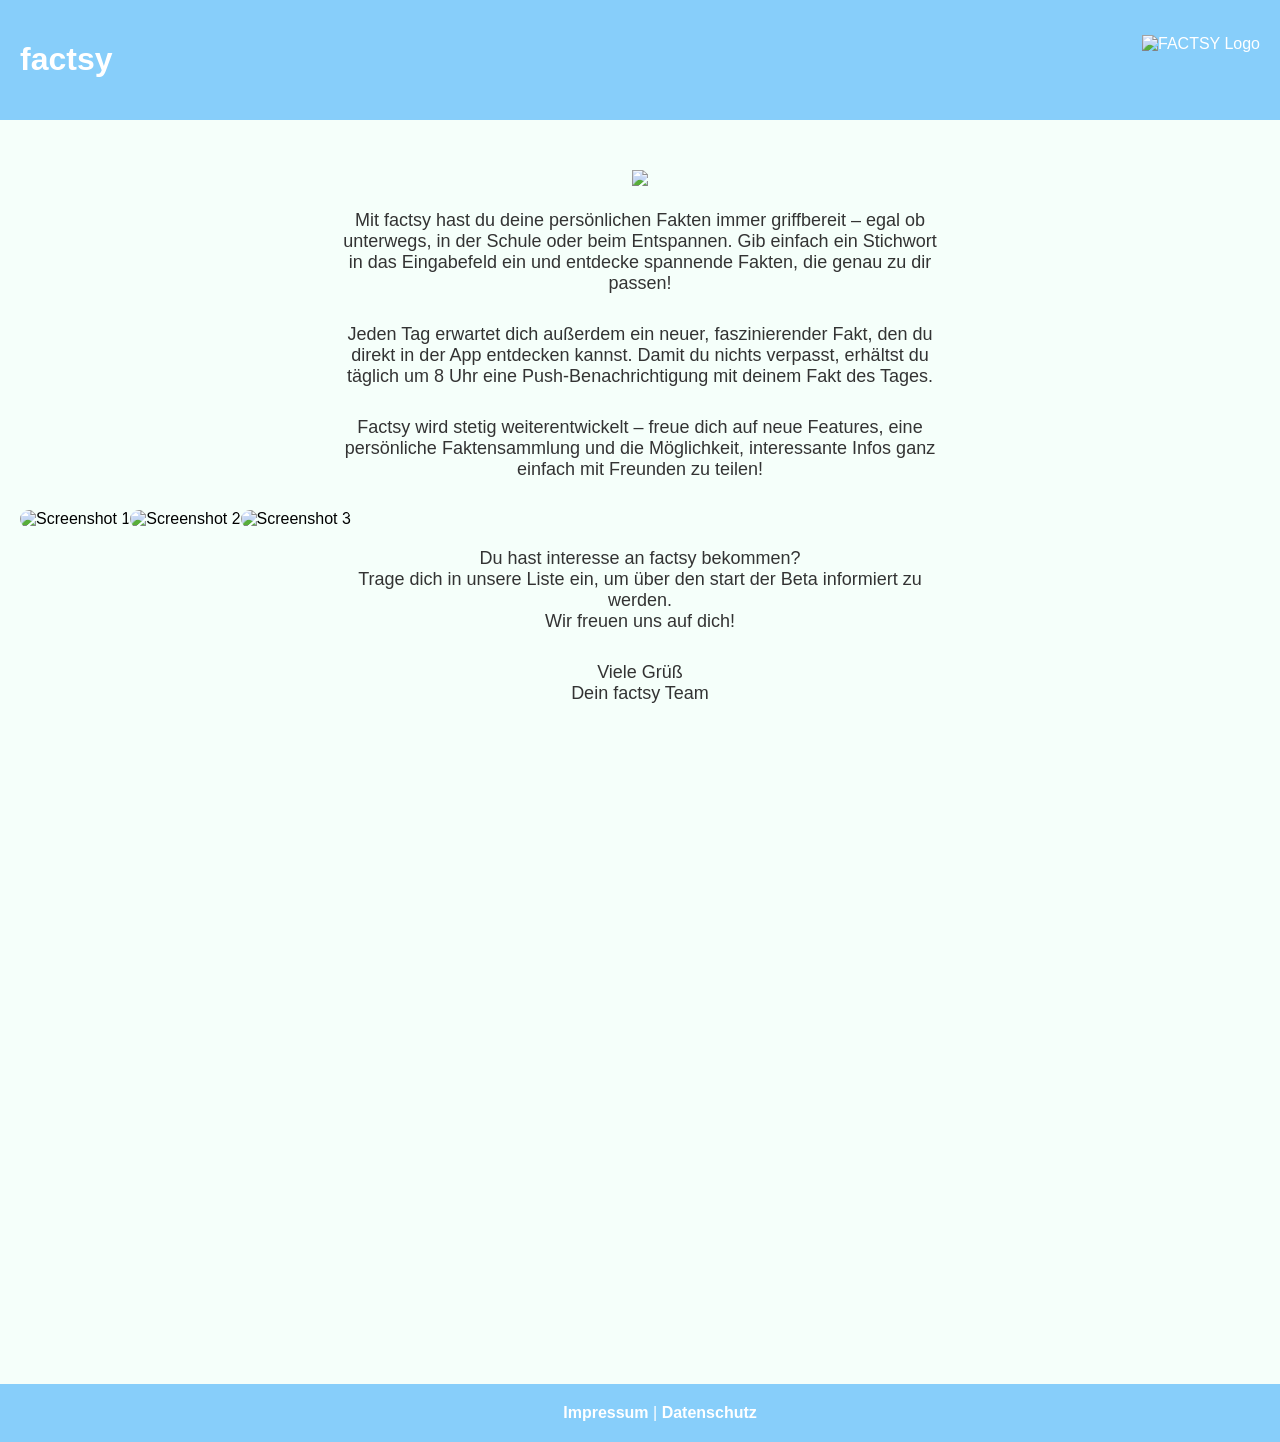
==== index.html @ aa7d8249 "Update der Factsy-Homepage" ====
<!DOCTYPE html>
<html lang="de">
<head>
    <meta charset="UTF-8">
    <meta name="viewport" content="width=device-width, initial-scale=1.0">
    <title>factsy - Persönliche Fakten</title>
    <link rel="icon" type="image/png" href="factsy_homepage/src/images/logo_4_round.png">
    <style>
        body {
            font-family: Arial, sans-serif;
            background-color: #F5FFFA;
            margin: 0;
            padding: 0;
            overflow-y: scroll;
            scroll-behavior: smooth;
        }

        header {
            display: flex;
            align-items: center;
            justify-content: space-between;
            padding: 20px;
            background-color: #87CEFA;
            color: white;
        }

        header img {
            height: 50px;
        }

        .container {
            text-align: center;
            padding: 50px 20px;
        }

        .container img {
            width: 150px;
            height: auto;
            margin-bottom: 20px;
        }

        p {
            font-size: 18px;
            color: #333;
            max-width: 600px;
            margin: 0 auto 30px auto;
        }

        .google-form {
            display: flex;
            justify-content: center;
            margin-top: 30px;
        }

        .slider {
            position: relative;
            max-width: 80%;
            margin: auto;
            overflow: hidden;
        }

        .slides {
            display: flex;
            transition: transform 0.5s ease-in-out;
        }

        .slides img {
            width: 75%;
            border-radius: 10px;
        }

        .prev, .next {
            position: absolute;
            top: 50%;
            transform: translateY(-50%);
            background-color: rgba(0, 0, 0, 0.5);
            color: white;
            border: none;
            padding: 10px;
            cursor: pointer;
            font-size: 18px;
            border-radius: 5px;
        }

        .prev { left: 10px; }
        .next { right: 10px; }

        iframe {
            width: 100%;
            max-width: 600px;
            height: 600px;
            border: none;
        }

        footer {
            text-align: center;
            padding: 20px;
            background-color: #87CEFA;
            color: white;
            position: relative;
            bottom: 0;
            width: 100%;
        }

        a {
            color: white;
            text-decoration: none;
            font-weight: bold;
        }

        a:hover {
            text-decoration: underline;
        }
    </style>
</head>
<body>

    <header>
        <h1>factsy</h1>
        <img src="../factsy_homepage/src/images/logo_4_round.png" alt="FACTSY Logo">
    </header>

    <div class="container">
        <img src="../factsy_homepage/src/images/logo_4_round.png">
        <p>Mit factsy hast du deine persönlichen Fakten immer griffbereit – egal ob unterwegs, in der Schule oder beim Entspannen. Gib einfach ein Stichwort in das Eingabefeld ein und entdecke spannende Fakten, die genau zu dir passen!</p>

        <p>Jeden Tag erwartet dich außerdem ein neuer, faszinierender Fakt, den du direkt in der App entdecken kannst. Damit du nichts verpasst, erhältst du täglich um 8 Uhr eine Push-Benachrichtigung mit deinem Fakt des Tages.</p>
        
        <p>Factsy wird stetig weiterentwickelt – freue dich auf neue Features, eine persönliche Faktensammlung und die Möglichkeit, interessante Infos ganz einfach mit Freunden zu teilen!</p>
                        
        <div class="slider-container">
            <div class="slides">
                <div class="slide"><img src="../factsy_homepage/src/images/screenshot1.png" alt="Screenshot 1"></div>
                <div class="slide"><img src="../factsy_homepage/src/images/screenshot2.png" alt="Screenshot 2"></div>
                <div class="slide"><img src="../factsy_homepage/src/images/screenshot3.png" alt="Screenshot 3"></div>
            </div>
        </div>

        <p>Du hast interesse an factsy bekommen? <br>
            Trage dich in unsere Liste ein, um über den start der Beta informiert zu werden. <br>
            Wir freuen uns auf dich!
            </p>

        <p>Viele Grüß<br>Dein factsy Team</p>

        <div class="google-form">
            <iframe src="https://docs.google.com/forms/d/e/1FAIpQLSdsdI5U6_d0DBb1TytcgJ3PTtNoRTYoQCx7PFN446D88vDlsw/viewform?embedded=true" width="640" height="1000" frameborder="0" marginheight="0" marginwidth="0">Lädt...</iframe>
        </div>
    </div>

    <footer>
        <a href="#">Impressum</a> | <a href="#">Datenschutz</a>
    </footer>


    <script>
        let slideIndex = 0;
        const slides = document.querySelector(".slides");
        const totalSlides = document.querySelectorAll(".slides img").length;

        function moveSlide(direction) {
            slideIndex += direction;
            if (slideIndex >= totalSlides) slideIndex = 0;
            if (slideIndex < 0) slideIndex = totalSlides - 1;
            slides.style.transform = `translateX(-${slideIndex * 100}%)`;
        }
    </script>

</body>
</html>
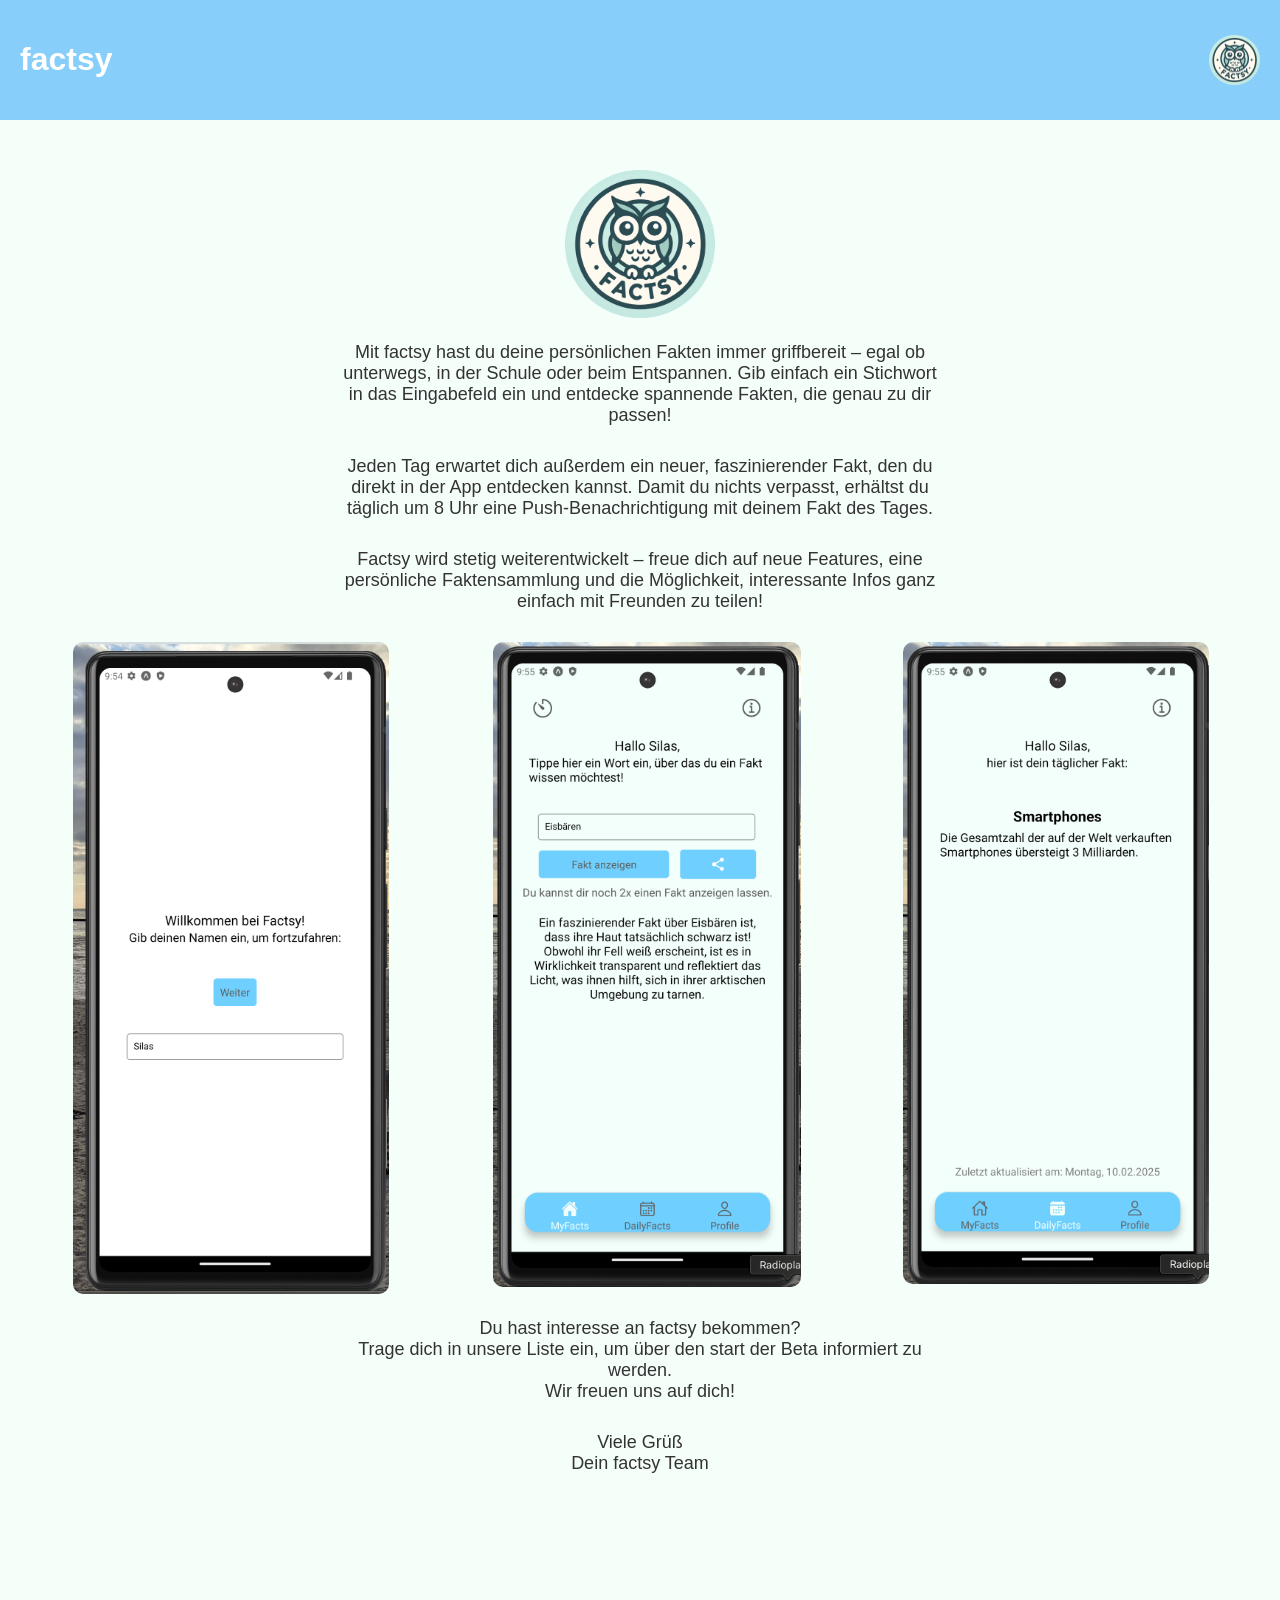
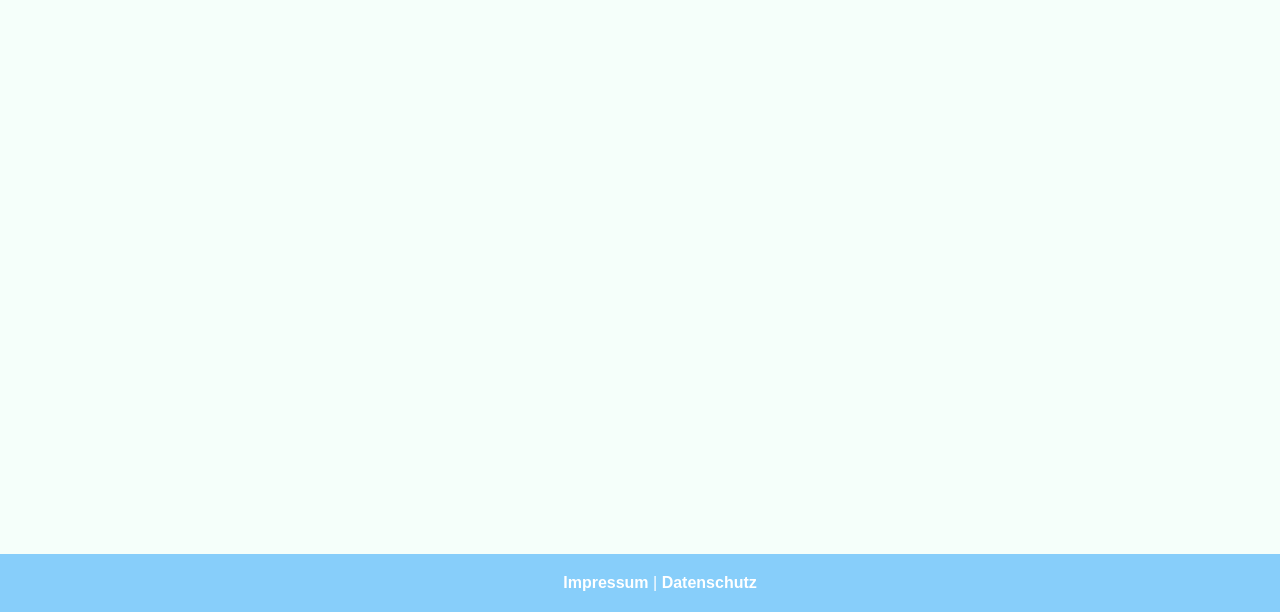
==== commit e6e0a4b7: "Update der Factsy-Homepage" ====
--- a/index.html
+++ b/index.html
@@ -4,7 +4,7 @@
     <meta charset="UTF-8">
     <meta name="viewport" content="width=device-width, initial-scale=1.0">
     <title>factsy - Persönliche Fakten</title>
-    <link rel="icon" type="image/png" href="factsy_homepage/src/images/logo_4_round.png">
+    <link rel="icon" type="image/png" href="src/images/logo_4_round.png">
     <style>
         body {
             font-family: Arial, sans-serif;
@@ -117,11 +117,11 @@
 
     <header>
         <h1>factsy</h1>
-        <img src="../factsy_homepage/src/images/logo_4_round.png" alt="FACTSY Logo">
+        <img src="src/images/logo_4_round.png" alt="FACTSY Logo">
     </header>
 
     <div class="container">
-        <img src="../factsy_homepage/src/images/logo_4_round.png">
+        <img src="src/images/logo_4_round.png">
         <p>Mit factsy hast du deine persönlichen Fakten immer griffbereit – egal ob unterwegs, in der Schule oder beim Entspannen. Gib einfach ein Stichwort in das Eingabefeld ein und entdecke spannende Fakten, die genau zu dir passen!</p>
 
         <p>Jeden Tag erwartet dich außerdem ein neuer, faszinierender Fakt, den du direkt in der App entdecken kannst. Damit du nichts verpasst, erhältst du täglich um 8 Uhr eine Push-Benachrichtigung mit deinem Fakt des Tages.</p>
@@ -130,9 +130,9 @@
                         
         <div class="slider-container">
             <div class="slides">
-                <div class="slide"><img src="../factsy_homepage/src/images/screenshot1.png" alt="Screenshot 1"></div>
-                <div class="slide"><img src="../factsy_homepage/src/images/screenshot2.png" alt="Screenshot 2"></div>
-                <div class="slide"><img src="../factsy_homepage/src/images/screenshot3.png" alt="Screenshot 3"></div>
+                <div class="slide"><img src="src/images/screenshot1.png" alt="Screenshot 1"></div>
+                <div class="slide"><img src="src/images/screenshot2.png" alt="Screenshot 2"></div>
+                <div class="slide"><img src="src/images/screenshot3.png" alt="Screenshot 3"></div>
             </div>
         </div>
 
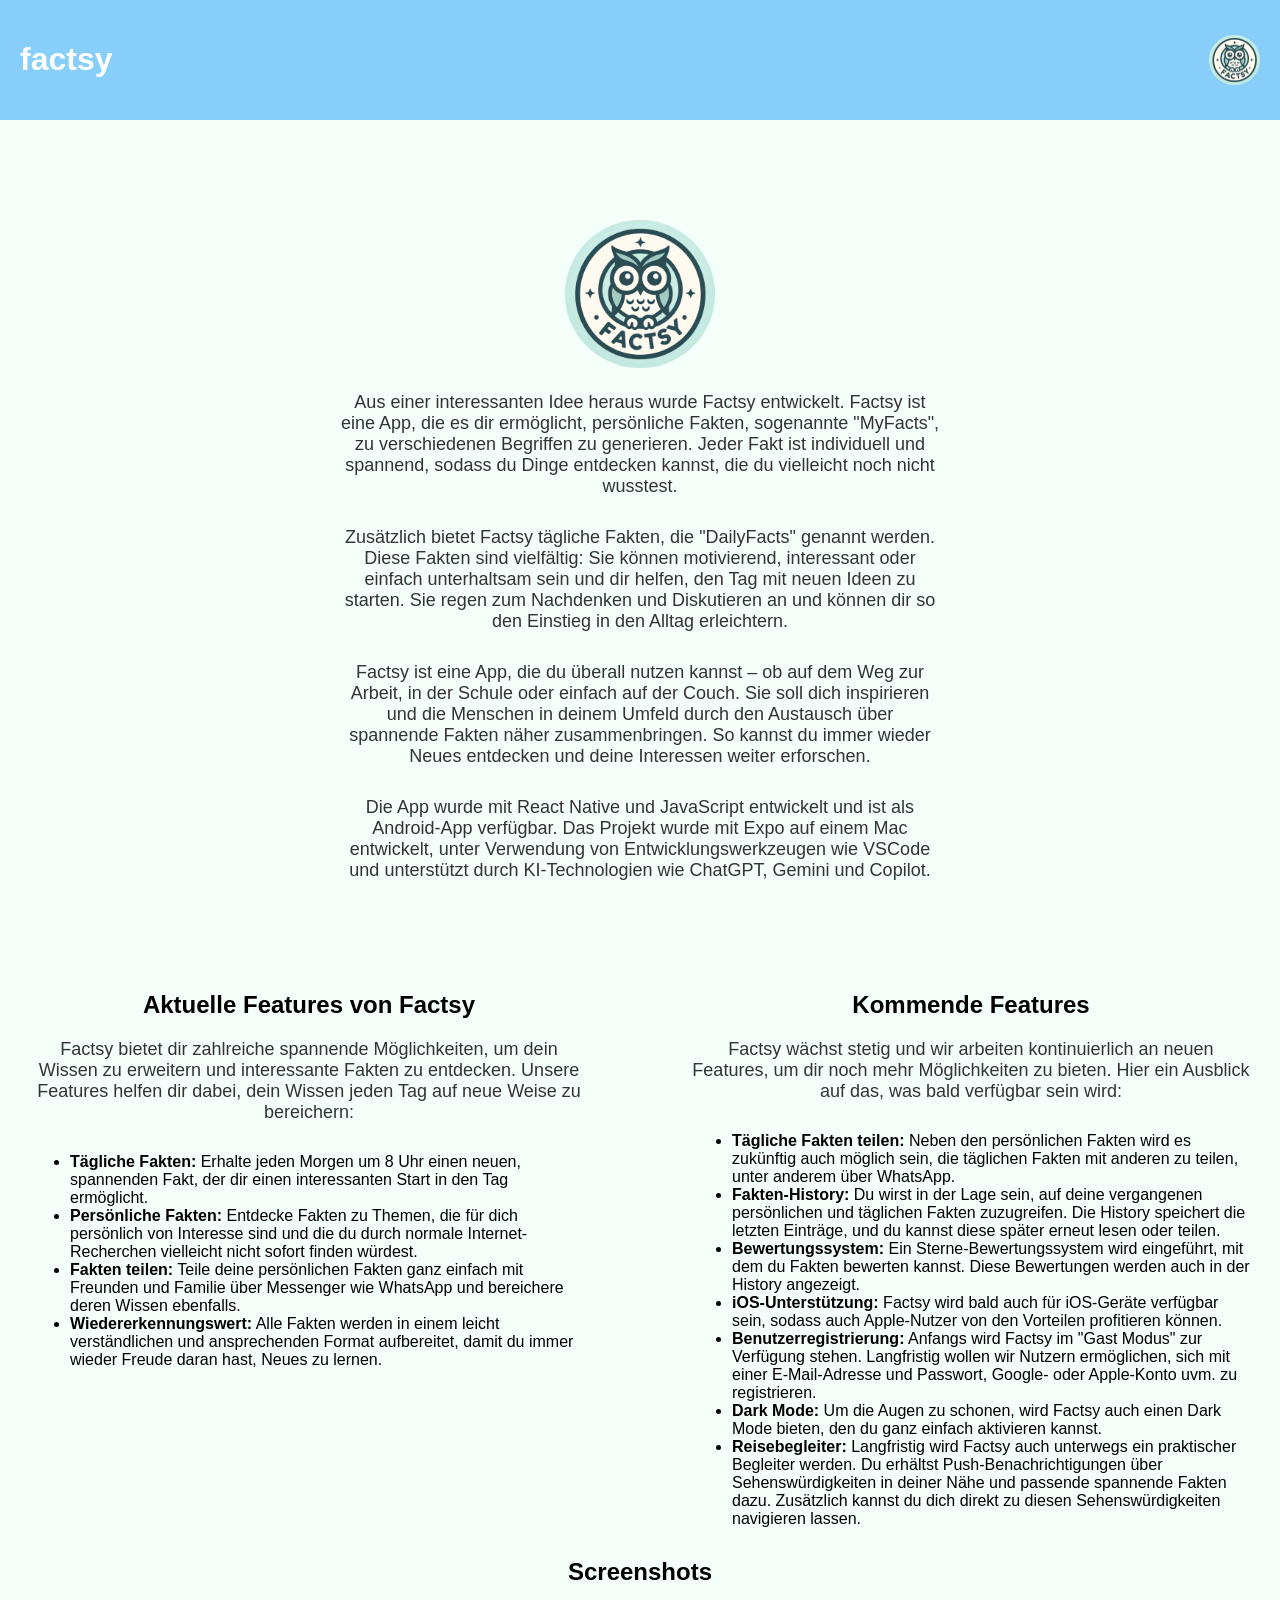
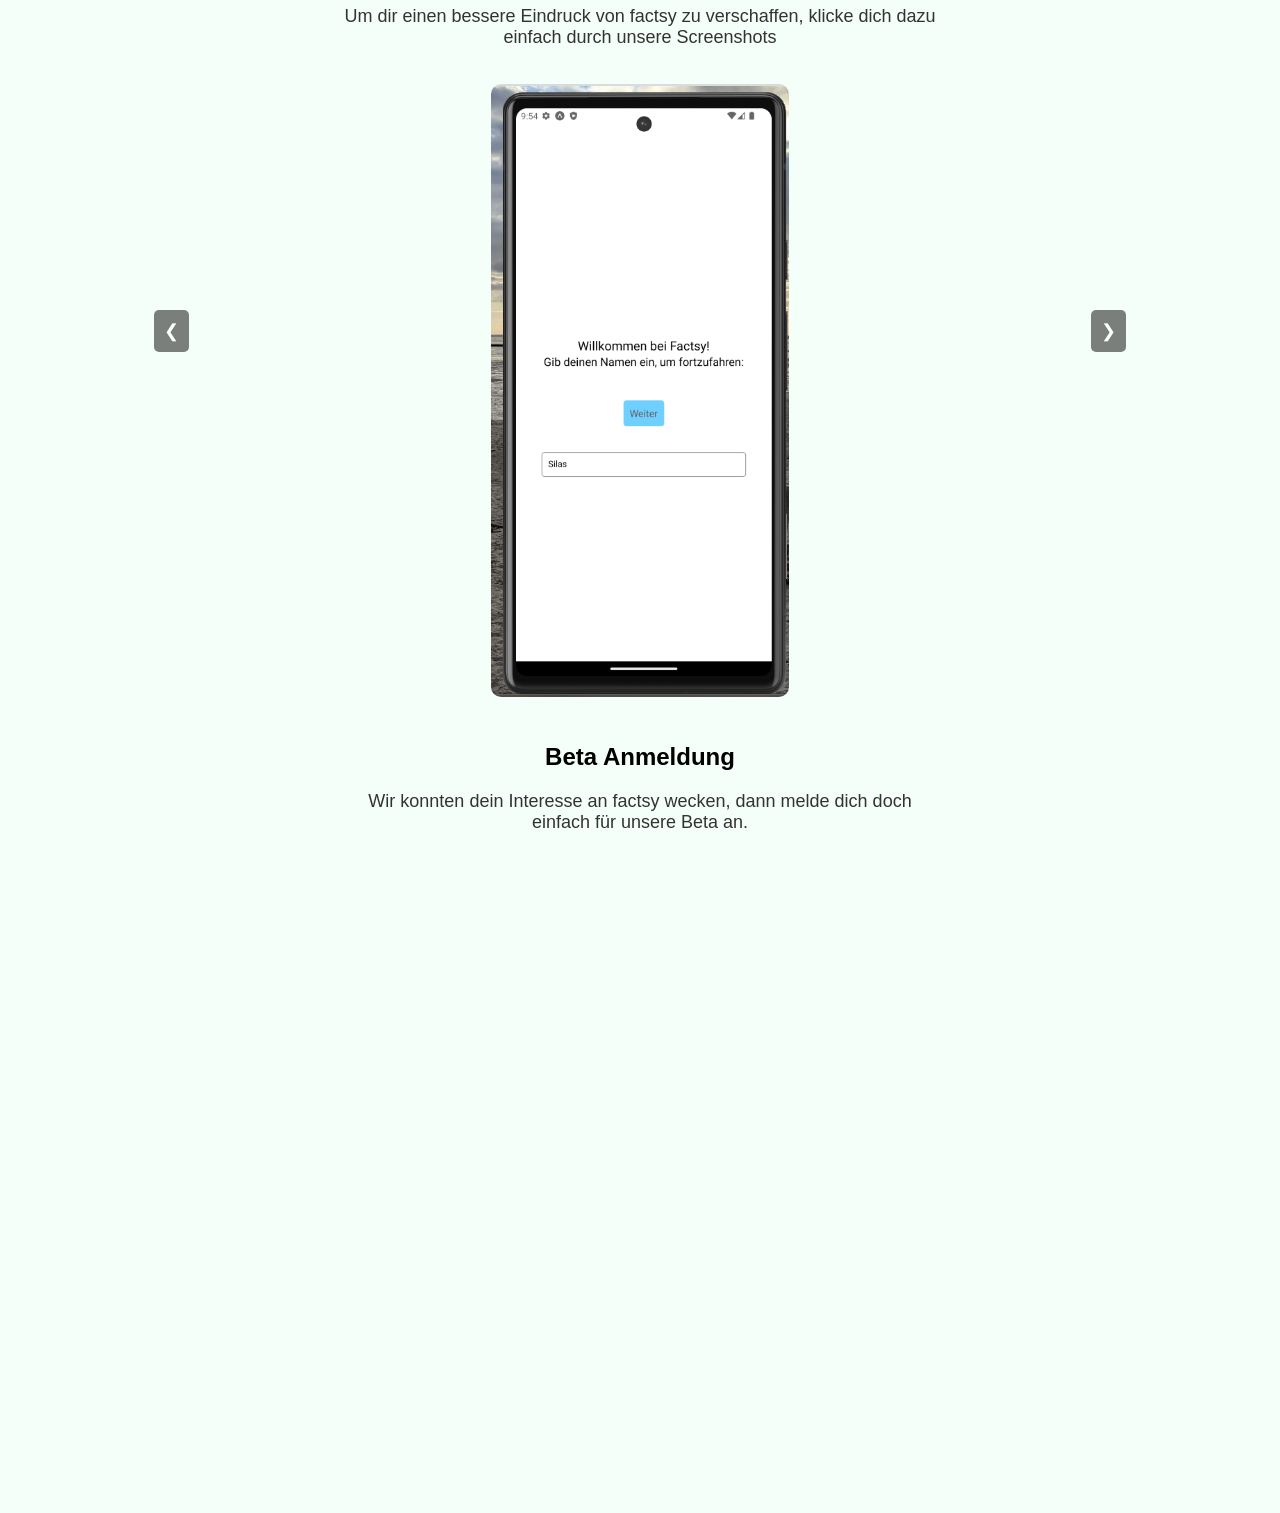
==== commit 78a27001: "Update der Factsy-Homepage" ====
--- a/index.html
+++ b/index.html
@@ -4,7 +4,7 @@
     <meta charset="UTF-8">
     <meta name="viewport" content="width=device-width, initial-scale=1.0">
     <title>factsy - Persönliche Fakten</title>
-    <link rel="icon" type="image/png" href="src/images/logo_4_round.png">
+    <link rel="icon" type="image/png" href="./src/images/logo_4_round.png">
     <style>
         body {
             font-family: Arial, sans-serif;
@@ -46,17 +46,32 @@
             margin: 0 auto 30px auto;
         }
 
-        .google-form {
-            display: flex;
-            justify-content: center;
-            margin-top: 30px;
-        }
-
+        /* Stil für die Abschnitte */
+        .section_intro {
+            padding: 50px 20px;
+            text-align: center;
+        }
+
+        /* Container für beide Divs nebeneinander */
+.container-flex {
+    display: flex;
+    justify-content: space-between;
+    flex-wrap: wrap;
+}
+
+/* Jede Section (Div) bekommt eine Breite von 45% */
+.section {
+    width: 45%;
+    margin: 10px; /* Abstand zwischen den Divs */
+}
+
+
+        /* Stil für den Slider */
         .slider {
             position: relative;
             max-width: 80%;
             margin: auto;
-            overflow: hidden;
+            overflow: hidden; /* Nur das aktuell sichtbare Bild anzeigen */
         }
 
         .slides {
@@ -64,11 +79,22 @@
             transition: transform 0.5s ease-in-out;
         }
 
-        .slides img {
-            width: 75%;
+        .slide {
+            min-width: 100%; /* Jeder Slide nimmt 100% der Breite ein */
+            display: flex;
+            justify-content: center;
+            align-items: center;
+        }
+
+        .slide img {
+            width: 30%; /* Bild passt sich der Containerbreite an */
+            height: auto; /* Höhe bleibt proportional */
+            object-fit: contain; /* Passt das Bild an, ohne es zu verzerren */
             border-radius: 10px;
-        }
-
+            cursor: pointer; /* Bild wird anklickbar */
+        }
+
+        /* Navigation für prev/next */
         .prev, .next {
             position: absolute;
             top: 50%;
@@ -85,6 +111,13 @@
         .prev { left: 10px; }
         .next { right: 10px; }
 
+        /* Google Forms einbetten */
+        .google-form {
+            display: flex;
+            justify-content: center;
+            margin-top: 30px;
+        }
+
         iframe {
             width: 100%;
             max-width: 600px;
@@ -92,78 +125,96 @@
             border: none;
         }
 
-        footer {
-            text-align: center;
-            padding: 20px;
-            background-color: #87CEFA;
-            color: white;
-            position: relative;
-            bottom: 0;
-            width: 100%;
-        }
-
-        a {
-            color: white;
-            text-decoration: none;
-            font-weight: bold;
-        }
-
-        a:hover {
-            text-decoration: underline;
-        }
     </style>
 </head>
 <body>
 
     <header>
         <h1>factsy</h1>
-        <img src="src/images/logo_4_round.png" alt="FACTSY Logo">
+        <img src="./src/images/logo_4_round.png" alt="FACTSY Logo">
     </header>
 
     <div class="container">
-        <img src="src/images/logo_4_round.png">
-        <p>Mit factsy hast du deine persönlichen Fakten immer griffbereit – egal ob unterwegs, in der Schule oder beim Entspannen. Gib einfach ein Stichwort in das Eingabefeld ein und entdecke spannende Fakten, die genau zu dir passen!</p>
-
-        <p>Jeden Tag erwartet dich außerdem ein neuer, faszinierender Fakt, den du direkt in der App entdecken kannst. Damit du nichts verpasst, erhältst du täglich um 8 Uhr eine Push-Benachrichtigung mit deinem Fakt des Tages.</p>
-        
-        <p>Factsy wird stetig weiterentwickelt – freue dich auf neue Features, eine persönliche Faktensammlung und die Möglichkeit, interessante Infos ganz einfach mit Freunden zu teilen!</p>
-                        
-        <div class="slider-container">
+        <!-- Einleitung -->
+        <div class="section_intro" id="einleitung">
+            <img src="./src/images/logo_4_round.png">
+            <p>Aus einer interessanten Idee heraus wurde Factsy entwickelt. Factsy ist eine App, die es dir ermöglicht, persönliche Fakten, sogenannte "MyFacts", zu verschiedenen Begriffen zu generieren. Jeder Fakt ist individuell und spannend, sodass du Dinge entdecken kannst, die du vielleicht noch nicht wusstest.</p>
+        
+            <p>Zusätzlich bietet Factsy tägliche Fakten, die "DailyFacts" genannt werden. Diese Fakten sind vielfältig: Sie können motivierend, interessant oder einfach unterhaltsam sein und dir helfen, den Tag mit neuen Ideen zu starten. Sie regen zum Nachdenken und Diskutieren an und können dir so den Einstieg in den Alltag erleichtern.</p>
+        
+            <p>Factsy ist eine App, die du überall nutzen kannst – ob auf dem Weg zur Arbeit, in der Schule oder einfach auf der Couch. Sie soll dich inspirieren und die Menschen in deinem Umfeld durch den Austausch über spannende Fakten näher zusammenbringen. So kannst du immer wieder Neues entdecken und deine Interessen weiter erforschen.</p>
+        
+            <p>Die App wurde mit React Native und JavaScript entwickelt und ist als Android-App verfügbar. Das Projekt wurde mit Expo auf einem Mac entwickelt, unter Verwendung von Entwicklungswerkzeugen wie VSCode und unterstützt durch KI-Technologien wie ChatGPT, Gemini und Copilot.</p>
+        </div>
+        <div class="container-flex">  
+        <!-- Features -->
+        <div class="section" id="features">
+            <h2>Aktuelle Features von Factsy</h2>
+            <p>Factsy bietet dir zahlreiche spannende Möglichkeiten, um dein Wissen zu erweitern und interessante Fakten zu entdecken. Unsere Features helfen dir dabei, dein Wissen jeden Tag auf neue Weise zu bereichern:</p>
+            <ul style="list-style-type: disc; text-align: left; max-width: 600px; margin: 0 auto;">
+                <li><strong>Tägliche Fakten:</strong> Erhalte jeden Morgen um 8 Uhr einen neuen, spannenden Fakt, der dir einen interessanten Start in den Tag ermöglicht.</li>
+                <li><strong>Persönliche Fakten:</strong> Entdecke Fakten zu Themen, die für dich persönlich von Interesse sind und die du durch normale Internet-Recherchen vielleicht nicht sofort finden würdest.</li>
+                <li><strong>Fakten teilen:</strong> Teile deine persönlichen Fakten ganz einfach mit Freunden und Familie über Messenger wie WhatsApp und bereichere deren Wissen ebenfalls.</li>
+                <li><strong>Wiedererkennungswert:</strong> Alle Fakten werden in einem leicht verständlichen und ansprechenden Format aufbereitet, damit du immer wieder Freude daran hast, Neues zu lernen.</li>
+            </ul>
+        </div>
+        
+        <!-- Kommende Features -->
+        <div class="section" id="comming_soon">
+            <h2>Kommende Features</h2>
+            <p>Factsy wächst stetig und wir arbeiten kontinuierlich an neuen Features, um dir noch mehr Möglichkeiten zu bieten. Hier ein Ausblick auf das, was bald verfügbar sein wird:</p>
+            <ul style="list-style-type: disc; text-align: left; max-width: 600px; margin: 0 auto;">
+                <li><strong>Tägliche Fakten teilen:</strong> Neben den persönlichen Fakten wird es zukünftig auch möglich sein, die täglichen Fakten mit anderen zu teilen, unter anderem über WhatsApp.</li>
+                <li><strong>Fakten-History:</strong> Du wirst in der Lage sein, auf deine vergangenen persönlichen und täglichen Fakten zuzugreifen. Die History speichert die letzten Einträge, und du kannst diese später erneut lesen oder teilen.</li>
+                <li><strong>Bewertungssystem:</strong> Ein Sterne-Bewertungssystem wird eingeführt, mit dem du Fakten bewerten kannst. Diese Bewertungen werden auch in der History angezeigt.</li>
+                <li><strong>iOS-Unterstützung:</strong> Factsy wird bald auch für iOS-Geräte verfügbar sein, sodass auch Apple-Nutzer von den Vorteilen profitieren können.</li>
+                <li><strong>Benutzerregistrierung:</strong> Anfangs wird Factsy im "Gast Modus" zur Verfügung stehen. Langfristig wollen wir Nutzern ermöglichen, sich mit einer E-Mail-Adresse und Passwort, Google- oder Apple-Konto uvm. zu registrieren.</li>
+                <li><strong>Dark Mode:</strong> Um die Augen zu schonen, wird Factsy auch einen Dark Mode bieten, den du ganz einfach aktivieren kannst.</li>
+                <li><strong>Reisebegleiter:</strong> Langfristig wird Factsy auch unterwegs ein praktischer Begleiter werden. Du erhältst Push-Benachrichtigungen über Sehenswürdigkeiten in deiner Nähe und passende spannende Fakten dazu. Zusätzlich kannst du dich direkt zu diesen Sehenswürdigkeiten navigieren lassen.</li>
+            </ul>
+        </div>
+        </div>
+        <!-- Screenshot-Slider -->
+        <div class="slider" id="Screenshots">
+            <h2>Screenshots</h2>
+            <p>Um dir einen bessere Eindruck von factsy zu verschaffen, klicke dich dazu einfach durch unsere Screenshots</p>
             <div class="slides">
-                <div class="slide"><img src="src/images/screenshot1.png" alt="Screenshot 1"></div>
-                <div class="slide"><img src="src/images/screenshot2.png" alt="Screenshot 2"></div>
-                <div class="slide"><img src="src/images/screenshot3.png" alt="Screenshot 3"></div>
+                <div class="slide"><img src="./src/images/screenshot1.png" alt="Bild 1"></div>
+                <div class="slide"><img src="./src/images/screenshot2.png" alt="Bild 2"></div>
+                <div class="slide"><img src="./src/images/screenshot3.png" alt="Bild 3"></div>
             </div>
-        </div>
-
-        <p>Du hast interesse an factsy bekommen? <br>
-            Trage dich in unsere Liste ein, um über den start der Beta informiert zu werden. <br>
-            Wir freuen uns auf dich!
-            </p>
-
-        <p>Viele Grüß<br>Dein factsy Team</p>
-
-        <div class="google-form">
+            <button class="prev">&#10094;</button>
+            <button class="next">&#10095;</button>
+        </div>
+
+        <!-- Anmeldung mit Google Forms -->
+        <h2>Beta Anmeldung</h2>
+        <p>Wir konnten dein Interesse an factsy wecken, dann melde dich doch einfach für unsere Beta an.</p>
+        <div class="google-form" id="anmeldung">
             <iframe src="https://docs.google.com/forms/d/e/1FAIpQLSdsdI5U6_d0DBb1TytcgJ3PTtNoRTYoQCx7PFN446D88vDlsw/viewform?embedded=true" width="640" height="1000" frameborder="0" marginheight="0" marginwidth="0">Lädt...</iframe>
         </div>
     </div>
 
-    <footer>
-        <a href="#">Impressum</a> | <a href="#">Datenschutz</a>
-    </footer>
-
-
     <script>
-        let slideIndex = 0;
-        const slides = document.querySelector(".slides");
-        const totalSlides = document.querySelectorAll(".slides img").length;
-
-        function moveSlide(direction) {
-            slideIndex += direction;
-            if (slideIndex >= totalSlides) slideIndex = 0;
-            if (slideIndex < 0) slideIndex = totalSlides - 1;
-            slides.style.transform = `translateX(-${slideIndex * 100}%)`;
-        }
+        let currentIndex = 0;
+        const slides = document.querySelectorAll('.slide');
+        const prevButton = document.querySelector('.prev');
+        const nextButton = document.querySelector('.next');
+        
+        function updateSlider() {
+            const offset = -currentIndex * 100; // Berechnet den Versatz für den aktuellen Slide
+            document.querySelector('.slides').style.transform = `translateX(${offset}%)`;
+        }
+
+        nextButton.addEventListener('click', () => {
+            currentIndex = (currentIndex + 1) % slides.length;
+            updateSlider();
+        });
+
+        prevButton.addEventListener('click', () => {
+            currentIndex = (currentIndex - 1 + slides.length) % slides.length;
+            updateSlider();
+        });
     </script>
 
 </body>
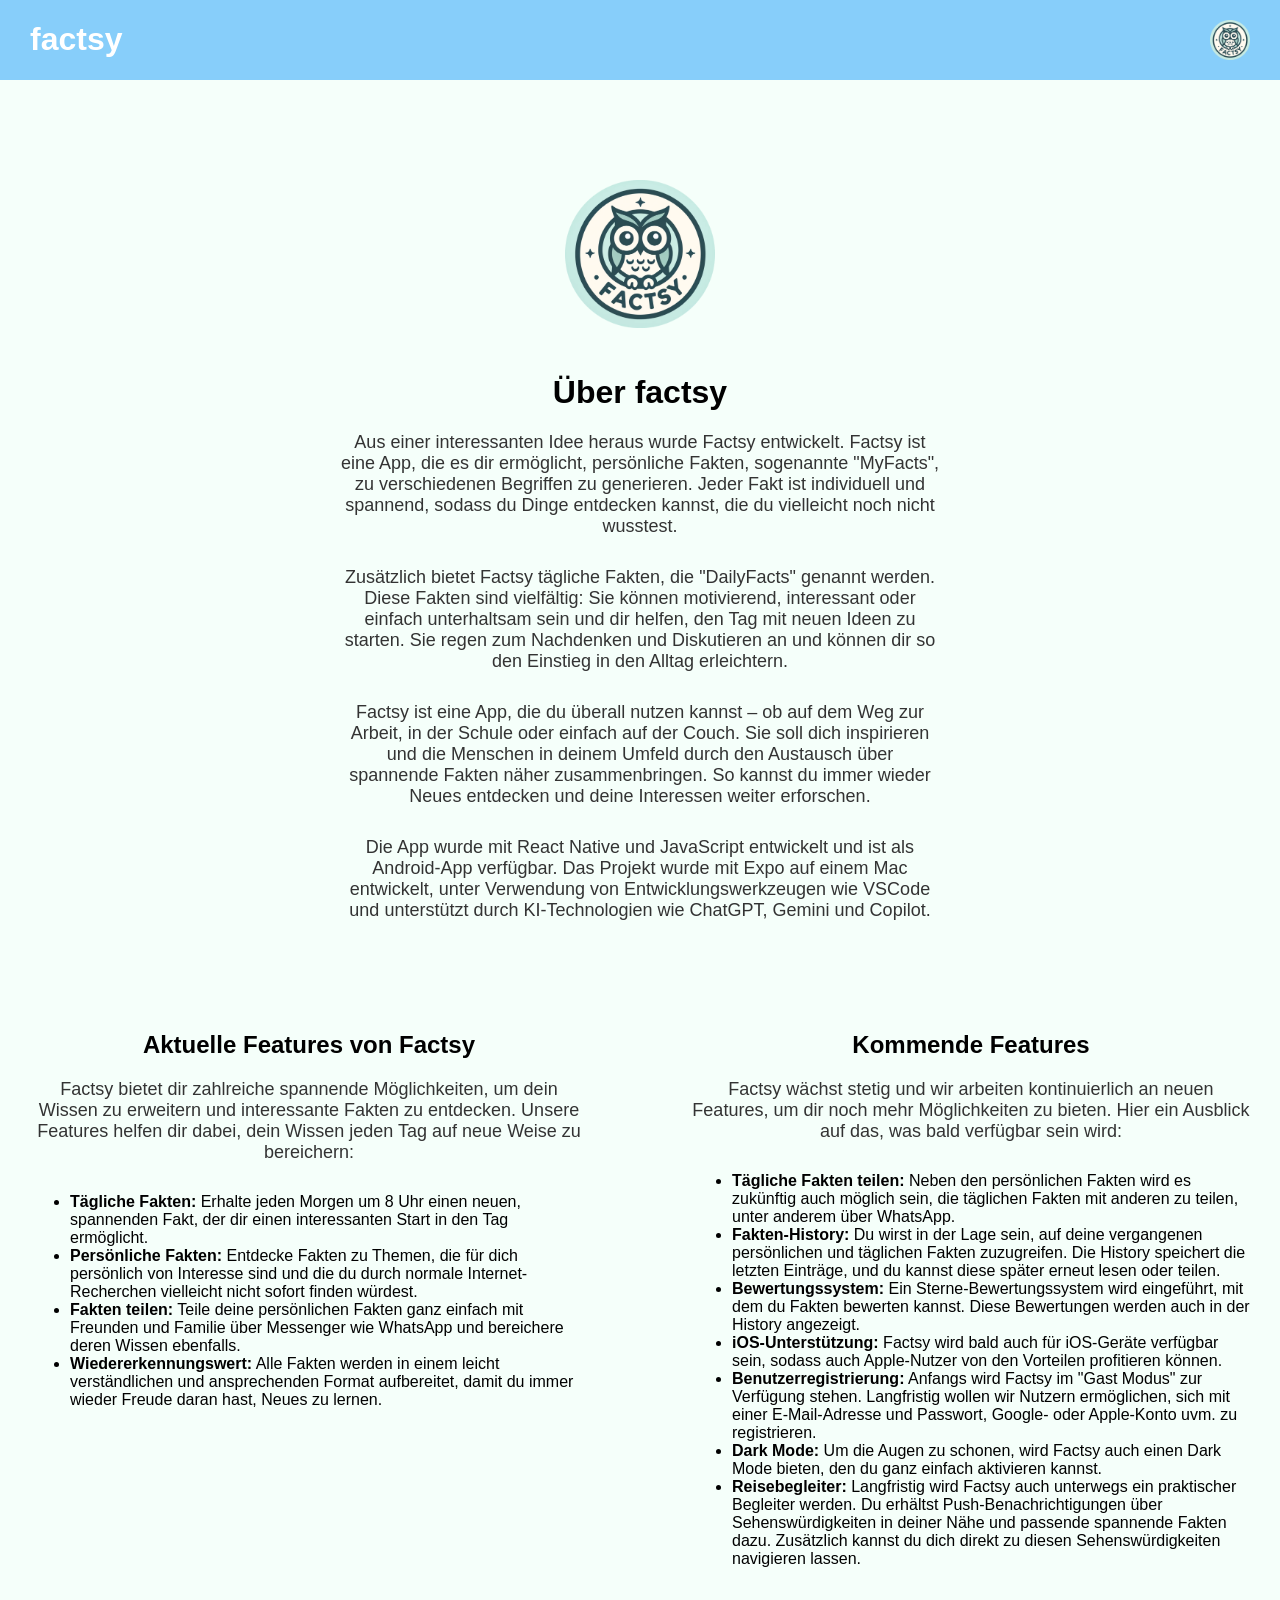
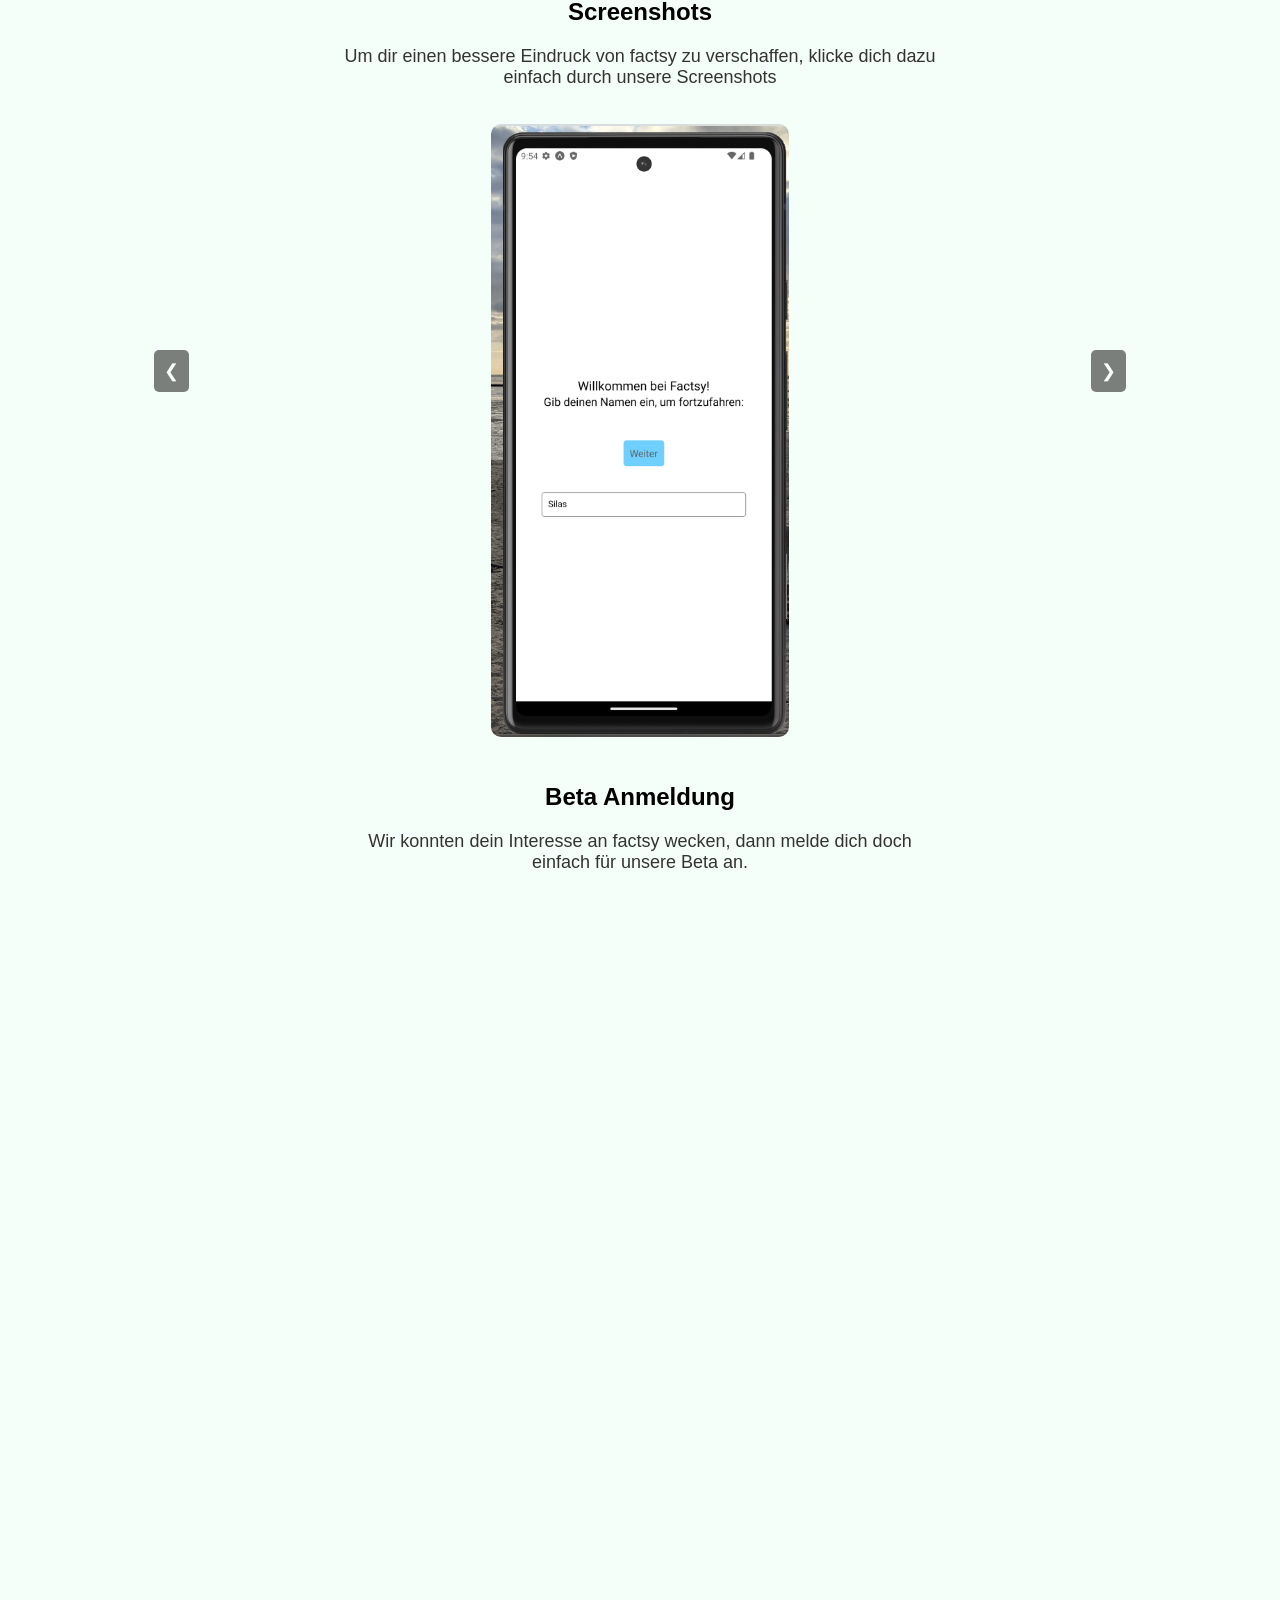
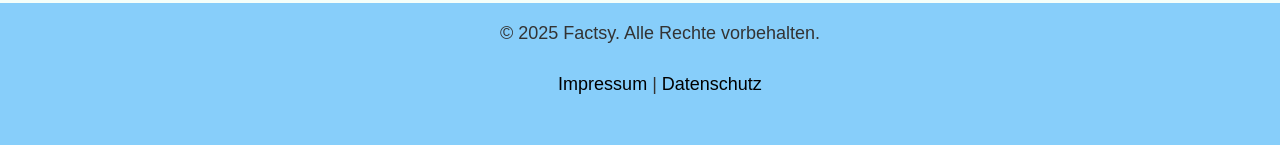
==== commit 60946323: "Update der Factsy-Homepage" ====
--- a/index.html
+++ b/index.html
@@ -16,17 +16,17 @@
         }
 
         header {
-            display: flex;
-            align-items: center;
-            justify-content: space-between;
-            padding: 20px;
-            background-color: #87CEFA;
-            color: white;
-        }
-
-        header img {
-            height: 50px;
-        }
+    display: flex;
+    align-items: center;
+    justify-content: space-between;
+    padding: 0% 30px; /* Ändere den Wert auf 10px oder 15px für einen dünneren Header */
+    background-color: #87CEFA;
+    color: white;
+}
+
+header img {
+    height: 40px; /* Optional: Hier kannst du auch die Bildhöhe anpassen, falls das Bild zu groß erscheint */
+}
 
         .container {
             text-align: center;
@@ -125,6 +125,27 @@
             border: none;
         }
 
+        footer {
+    background-color: #87CEFA; /* Dunkler Hintergrund */
+    color: white;           /* Textfarbe */
+    text-align: center;     /* Text zentrieren */
+    padding: 20px;          /* Abstand nach innen */
+    position: relative;
+    bottom: 0;
+    width: 100%;            /* Stellt sicher, dass der Footer die ganze Breite einnimmt */
+    margin-top: 50px;       /* Abstand nach oben */
+}
+
+footer a {
+    color: black;         /* Linkfarbe */
+    text-decoration: none;  /* Links ohne Unterstreichung */
+}
+
+footer a:hover {
+    text-decoration: underline; /* Unterstreichen beim Hover */
+}
+
+
     </style>
 </head>
 <body>
@@ -138,6 +159,7 @@
         <!-- Einleitung -->
         <div class="section_intro" id="einleitung">
             <img src="./src/images/logo_4_round.png">
+            <h1>Über factsy</h1>
             <p>Aus einer interessanten Idee heraus wurde Factsy entwickelt. Factsy ist eine App, die es dir ermöglicht, persönliche Fakten, sogenannte "MyFacts", zu verschiedenen Begriffen zu generieren. Jeder Fakt ist individuell und spannend, sodass du Dinge entdecken kannst, die du vielleicht noch nicht wusstest.</p>
         
             <p>Zusätzlich bietet Factsy tägliche Fakten, die "DailyFacts" genannt werden. Diese Fakten sind vielfältig: Sie können motivierend, interessant oder einfach unterhaltsam sein und dir helfen, den Tag mit neuen Ideen zu starten. Sie regen zum Nachdenken und Diskutieren an und können dir so den Einstieg in den Alltag erleichtern.</p>
@@ -194,6 +216,11 @@
             <iframe src="https://docs.google.com/forms/d/e/1FAIpQLSdsdI5U6_d0DBb1TytcgJ3PTtNoRTYoQCx7PFN446D88vDlsw/viewform?embedded=true" width="640" height="1000" frameborder="0" marginheight="0" marginwidth="0">Lädt...</iframe>
         </div>
     </div>
+    <footer>
+        <p>&copy; 2025 Factsy. Alle Rechte vorbehalten.</p>
+        <p><a href="#top">Impressum</a> | <a href="#top">Datenschutz</a></p>
+    </footer>
+    
 
     <script>
         let currentIndex = 0;
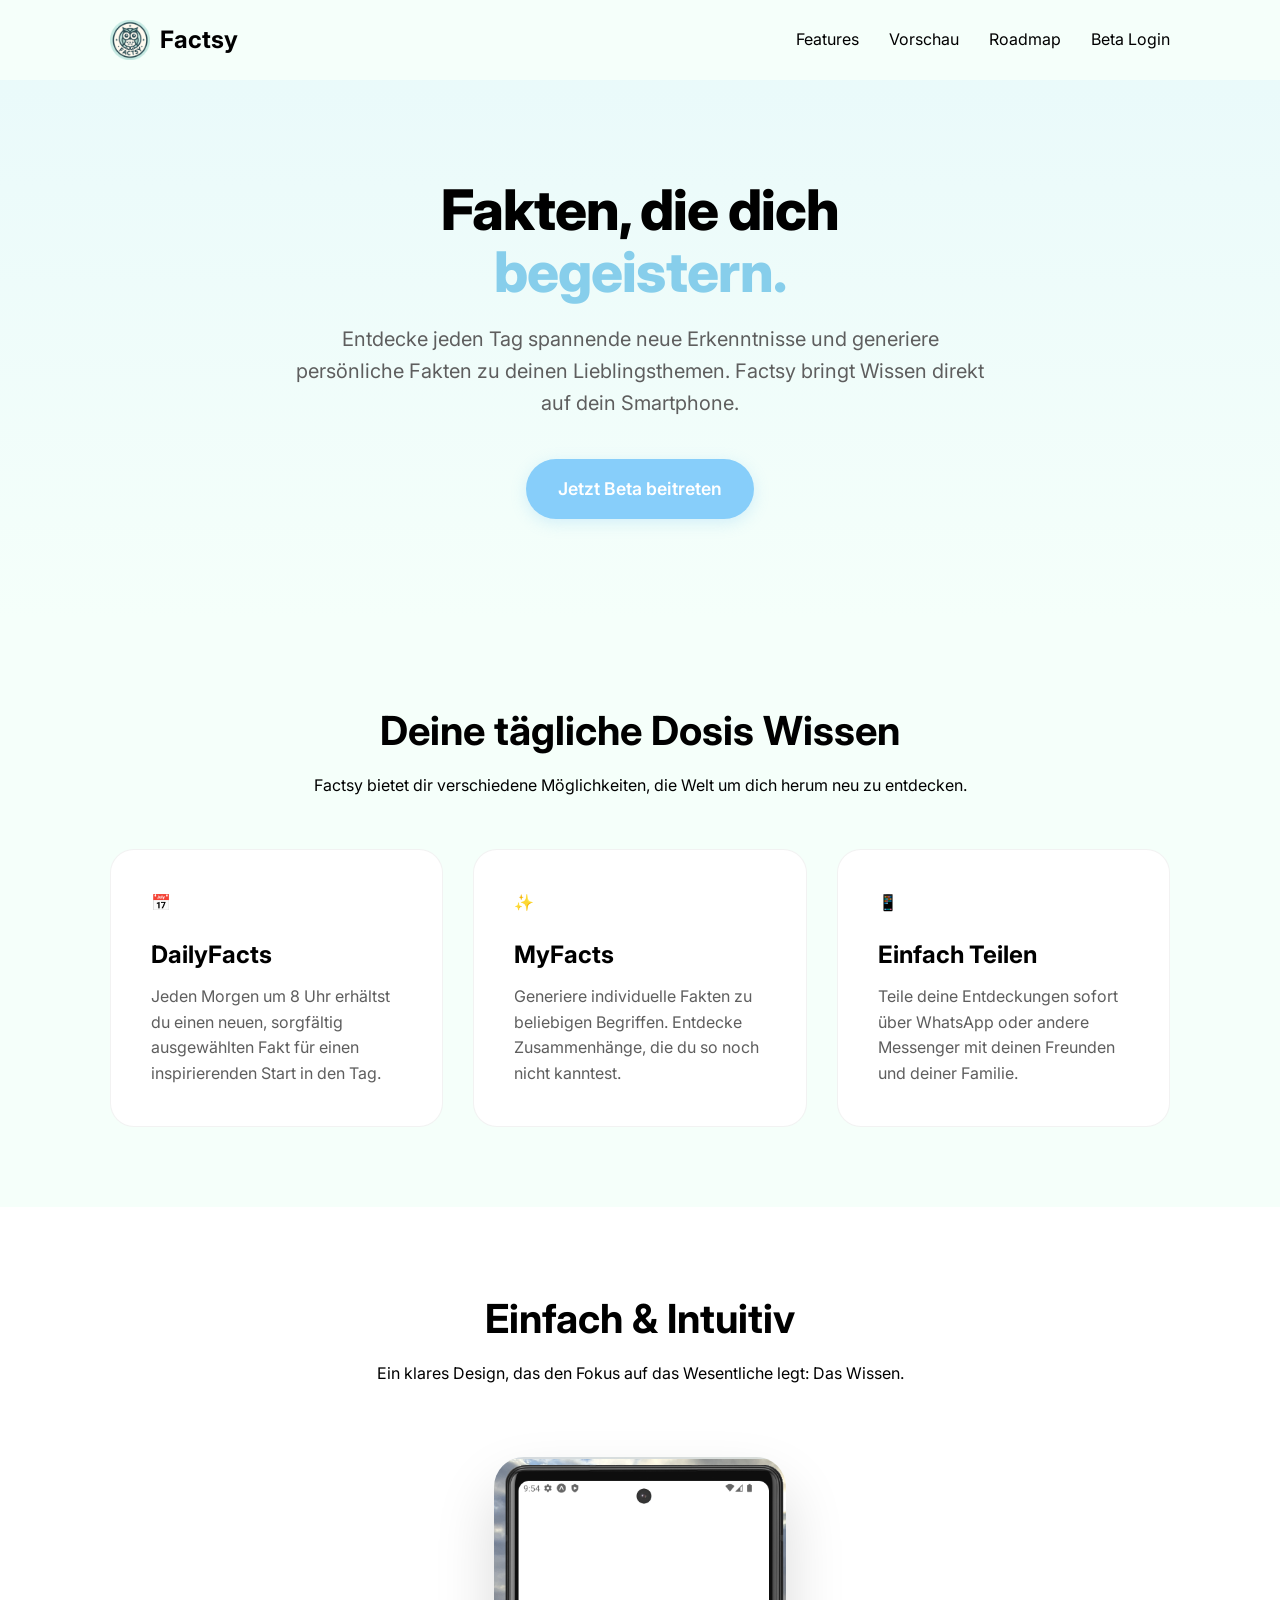
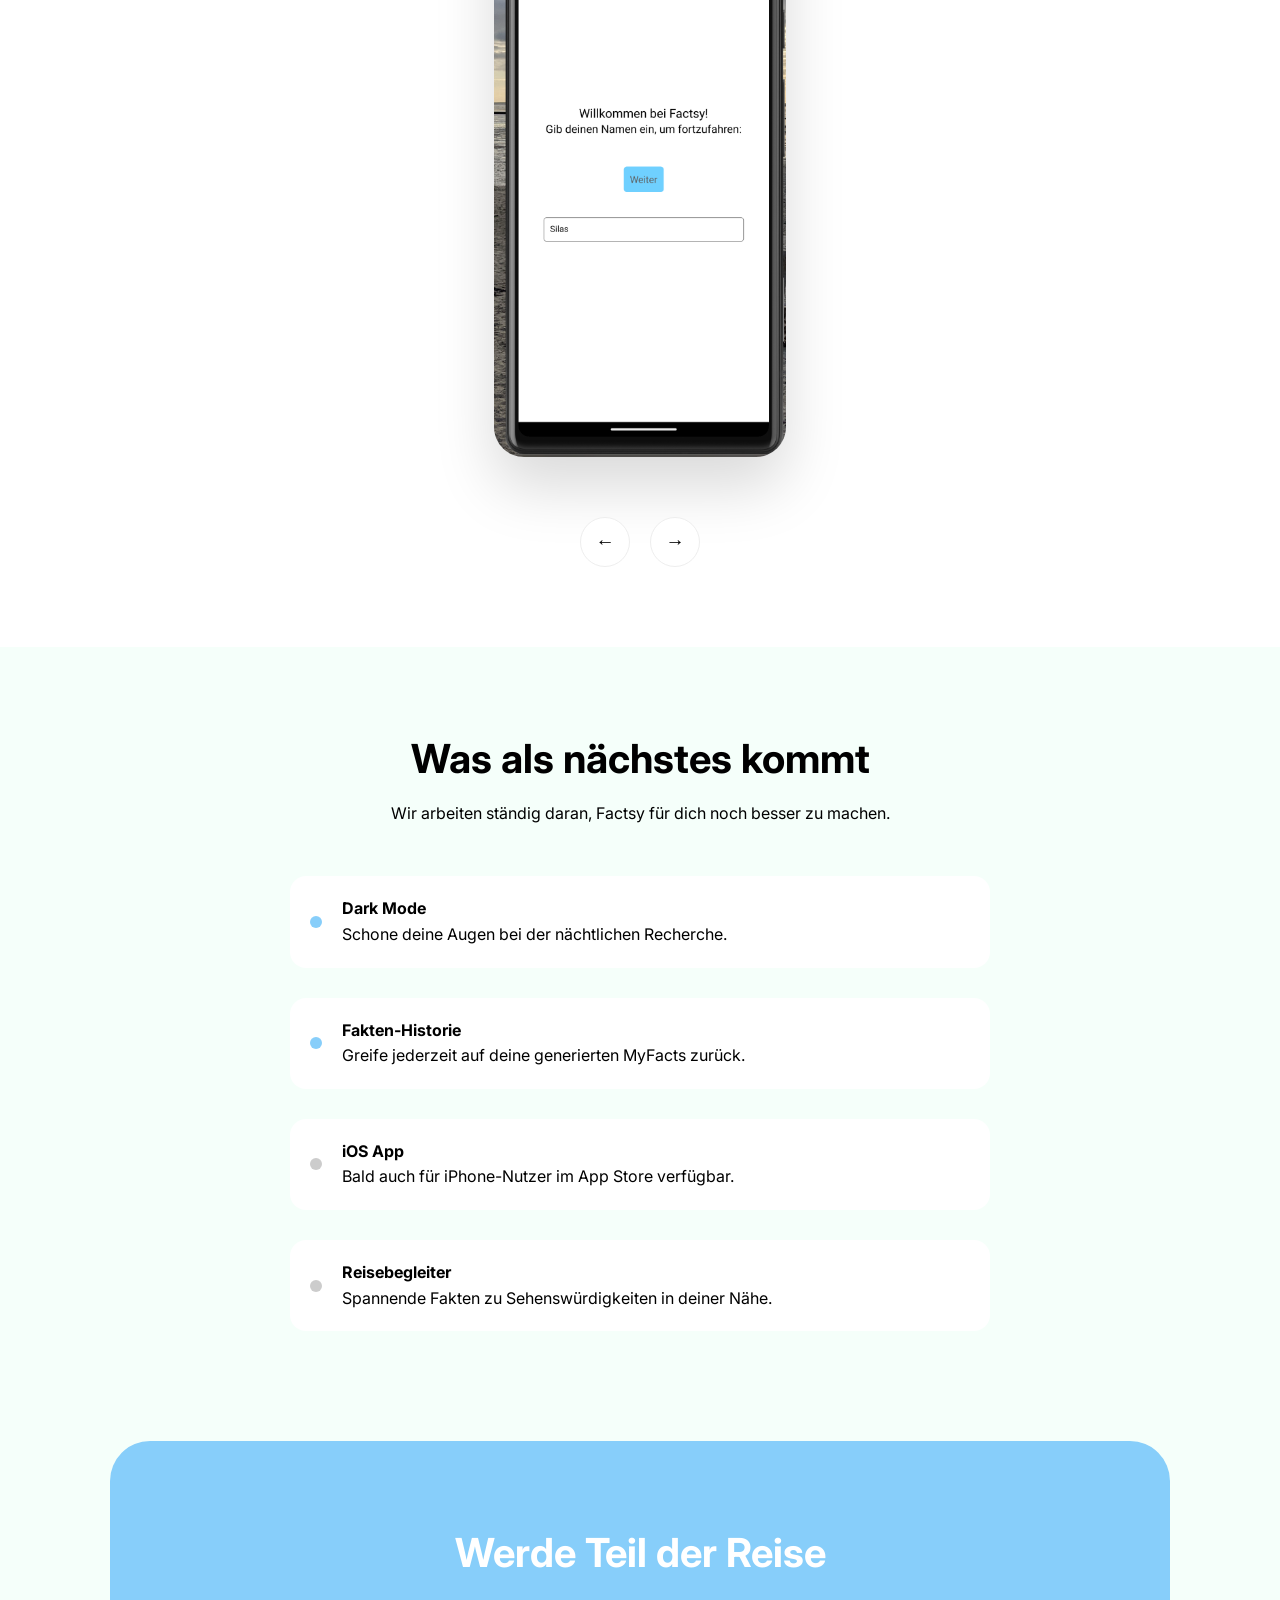
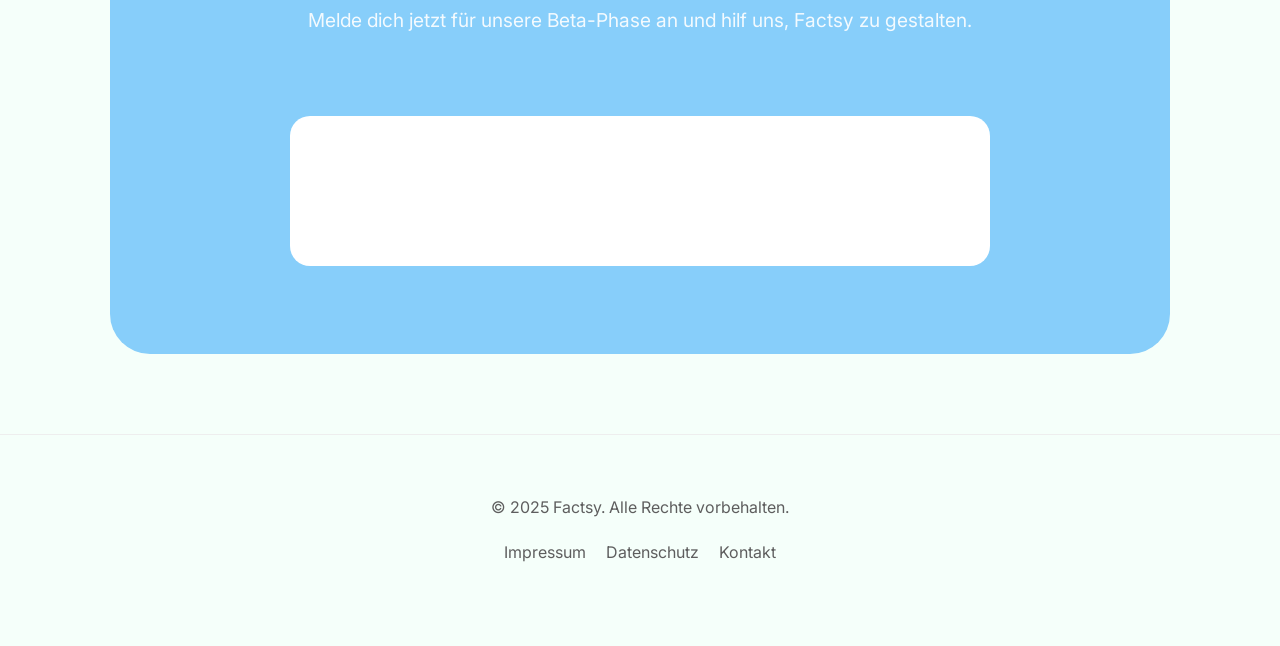
==== commit 2b18f7f1: "Update der Factsy-Homepage" ====
--- a/index.html
+++ b/index.html
@@ -3,246 +3,180 @@
 <head>
     <meta charset="UTF-8">
     <meta name="viewport" content="width=device-width, initial-scale=1.0">
-    <title>factsy - Persönliche Fakten</title>
+    <title>Factsy - Spannende Fakten für deinen Alltag</title>
     <link rel="icon" type="image/png" href="./src/images/logo_4_round.png">
-    <style>
-        body {
-            font-family: Arial, sans-serif;
-            background-color: #F5FFFA;
-            margin: 0;
-            padding: 0;
-            overflow-y: scroll;
-            scroll-behavior: smooth;
-        }
-
-        header {
-    display: flex;
-    align-items: center;
-    justify-content: space-between;
-    padding: 0% 30px; /* Ändere den Wert auf 10px oder 15px für einen dünneren Header */
-    background-color: #87CEFA;
-    color: white;
-}
-
-header img {
-    height: 40px; /* Optional: Hier kannst du auch die Bildhöhe anpassen, falls das Bild zu groß erscheint */
-}
-
-        .container {
-            text-align: center;
-            padding: 50px 20px;
-        }
-
-        .container img {
-            width: 150px;
-            height: auto;
-            margin-bottom: 20px;
-        }
-
-        p {
-            font-size: 18px;
-            color: #333;
-            max-width: 600px;
-            margin: 0 auto 30px auto;
-        }
-
-        /* Stil für die Abschnitte */
-        .section_intro {
-            padding: 50px 20px;
-            text-align: center;
-        }
-
-        /* Container für beide Divs nebeneinander */
-.container-flex {
-    display: flex;
-    justify-content: space-between;
-    flex-wrap: wrap;
-}
-
-/* Jede Section (Div) bekommt eine Breite von 45% */
-.section {
-    width: 45%;
-    margin: 10px; /* Abstand zwischen den Divs */
-}
-
-
-        /* Stil für den Slider */
-        .slider {
-            position: relative;
-            max-width: 80%;
-            margin: auto;
-            overflow: hidden; /* Nur das aktuell sichtbare Bild anzeigen */
-        }
-
-        .slides {
-            display: flex;
-            transition: transform 0.5s ease-in-out;
-        }
-
-        .slide {
-            min-width: 100%; /* Jeder Slide nimmt 100% der Breite ein */
-            display: flex;
-            justify-content: center;
-            align-items: center;
-        }
-
-        .slide img {
-            width: 30%; /* Bild passt sich der Containerbreite an */
-            height: auto; /* Höhe bleibt proportional */
-            object-fit: contain; /* Passt das Bild an, ohne es zu verzerren */
-            border-radius: 10px;
-            cursor: pointer; /* Bild wird anklickbar */
-        }
-
-        /* Navigation für prev/next */
-        .prev, .next {
-            position: absolute;
-            top: 50%;
-            transform: translateY(-50%);
-            background-color: rgba(0, 0, 0, 0.5);
-            color: white;
-            border: none;
-            padding: 10px;
-            cursor: pointer;
-            font-size: 18px;
-            border-radius: 5px;
-        }
-
-        .prev { left: 10px; }
-        .next { right: 10px; }
-
-        /* Google Forms einbetten */
-        .google-form {
-            display: flex;
-            justify-content: center;
-            margin-top: 30px;
-        }
-
-        iframe {
-            width: 100%;
-            max-width: 600px;
-            height: 600px;
-            border: none;
-        }
-
-        footer {
-    background-color: #87CEFA; /* Dunkler Hintergrund */
-    color: white;           /* Textfarbe */
-    text-align: center;     /* Text zentrieren */
-    padding: 20px;          /* Abstand nach innen */
-    position: relative;
-    bottom: 0;
-    width: 100%;            /* Stellt sicher, dass der Footer die ganze Breite einnimmt */
-    margin-top: 50px;       /* Abstand nach oben */
-}
-
-footer a {
-    color: black;         /* Linkfarbe */
-    text-decoration: none;  /* Links ohne Unterstreichung */
-}
-
-footer a:hover {
-    text-decoration: underline; /* Unterstreichen beim Hover */
-}
-
-
-    </style>
+    <link rel="stylesheet" href="./styles/styles.css">
+    <link rel="preconnect" href="https://fonts.googleapis.com">
+    <link rel="preconnect" href="https://fonts.gstatic.com" crossorigin>
+    <link href="https://fonts.googleapis.com/css2?family=Inter:wght@400;600;700;800&display=swap" rel="stylesheet">
 </head>
 <body>
 
     <header>
-        <h1>factsy</h1>
-        <img src="./src/images/logo_4_round.png" alt="FACTSY Logo">
+        <div class="container">
+            <div class="logo">
+                <img src="./src/images/logo_4_round.png" alt="Factsy Logo">
+                <span>Factsy</span>
+            </div>
+            <nav>
+                <ul>
+                    <li><a href="#features">Features</a></li>
+                    <li><a href="#screenshots">Vorschau</a></li>
+                    <li><a href="#roadmap">Roadmap</a></li>
+                    <li><a href="#anmeldung" class="btn-small">Beta Login</a></li>
+                </ul>
+            </nav>
+        </div>
     </header>
 
-    <div class="container">
-        <!-- Einleitung -->
-        <div class="section_intro" id="einleitung">
-            <img src="./src/images/logo_4_round.png">
-            <h1>Über factsy</h1>
-            <p>Aus einer interessanten Idee heraus wurde Factsy entwickelt. Factsy ist eine App, die es dir ermöglicht, persönliche Fakten, sogenannte "MyFacts", zu verschiedenen Begriffen zu generieren. Jeder Fakt ist individuell und spannend, sodass du Dinge entdecken kannst, die du vielleicht noch nicht wusstest.</p>
-        
-            <p>Zusätzlich bietet Factsy tägliche Fakten, die "DailyFacts" genannt werden. Diese Fakten sind vielfältig: Sie können motivierend, interessant oder einfach unterhaltsam sein und dir helfen, den Tag mit neuen Ideen zu starten. Sie regen zum Nachdenken und Diskutieren an und können dir so den Einstieg in den Alltag erleichtern.</p>
-        
-            <p>Factsy ist eine App, die du überall nutzen kannst – ob auf dem Weg zur Arbeit, in der Schule oder einfach auf der Couch. Sie soll dich inspirieren und die Menschen in deinem Umfeld durch den Austausch über spannende Fakten näher zusammenbringen. So kannst du immer wieder Neues entdecken und deine Interessen weiter erforschen.</p>
-        
-            <p>Die App wurde mit React Native und JavaScript entwickelt und ist als Android-App verfügbar. Das Projekt wurde mit Expo auf einem Mac entwickelt, unter Verwendung von Entwicklungswerkzeugen wie VSCode und unterstützt durch KI-Technologien wie ChatGPT, Gemini und Copilot.</p>
+    <main>
+        <!-- Hero Section -->
+        <section class="hero">
+            <div class="container">
+                <h1>Fakten, die dich <br><span style="color: var(--accent-dark)">begeistern.</span></h1>
+                <p>Entdecke jeden Tag spannende neue Erkenntnisse und generiere persönliche Fakten zu deinen Lieblingsthemen. Factsy bringt Wissen direkt auf dein Smartphone.</p>
+                <a href="#anmeldung" class="btn">Jetzt Beta beitreten</a>
+            </div>
+        </section>
+
+        <!-- Features Section -->
+        <section id="features" class="features">
+            <div class="container">
+                <div class="section-title">
+                    <h2>Deine tägliche Dosis Wissen</h2>
+                    <p>Factsy bietet dir verschiedene Möglichkeiten, die Welt um dich herum neu zu entdecken.</p>
+                </div>
+                <div class="features-grid">
+                    <div class="feature-card">
+                        <div class="icon">📅</div>
+                        <h3>DailyFacts</h3>
+                        <p>Jeden Morgen um 8 Uhr erhältst du einen neuen, sorgfältig ausgewählten Fakt für einen inspirierenden Start in den Tag.</p>
+                    </div>
+                    <div class="feature-card">
+                        <div class="icon">✨</div>
+                        <h3>MyFacts</h3>
+                        <p>Generiere individuelle Fakten zu beliebigen Begriffen. Entdecke Zusammenhänge, die du so noch nicht kanntest.</p>
+                    </div>
+                    <div class="feature-card">
+                        <div class="icon">📱</div>
+                        <h3>Einfach Teilen</h3>
+                        <p>Teile deine Entdeckungen sofort über WhatsApp oder andere Messenger mit deinen Freunden und deiner Familie.</p>
+                    </div>
+                </div>
+            </div>
+        </section>
+
+        <!-- App Preview Slider -->
+        <section id="screenshots" class="preview-section">
+            <div class="container">
+                <div class="section-title">
+                    <h2>Einfach & Intuitiv</h2>
+                    <p>Ein klares Design, das den Fokus auf das Wesentliche legt: Das Wissen.</p>
+                </div>
+                
+                <div class="slider-container">
+                    <div class="slides">
+                        <div class="slide"><img src="./src/images/screenshot1.png" alt="Factsy App Home"></div>
+                        <div class="slide"><img src="./src/images/screenshot2.png" alt="Factsy App Features"></div>
+                        <div class="slide"><img src="./src/images/screenshot3.png" alt="Factsy App Sharing"></div>
+                    </div>
+                    <div class="slider-nav">
+                        <button class="nav-btn prev">←</button>
+                        <button class="nav-btn next">→</button>
+                    </div>
+                </div>
+            </div>
+        </section>
+
+        <!-- Roadmap -->
+        <section id="roadmap" class="roadmap">
+            <div class="container">
+                <div class="section-title">
+                    <h2>Was als nächstes kommt</h2>
+                    <p>Wir arbeiten ständig daran, Factsy für dich noch besser zu machen.</p>
+                </div>
+                <div class="roadmap-list">
+                    <div class="roadmap-item">
+                        <div class="status"></div>
+                        <div>
+                            <strong>Dark Mode</strong>
+                            <p>Schone deine Augen bei der nächtlichen Recherche.</p>
+                        </div>
+                    </div>
+                    <div class="roadmap-item">
+                        <div class="status"></div>
+                        <div>
+                            <strong>Fakten-Historie</strong>
+                            <p>Greife jederzeit auf deine generierten MyFacts zurück.</p>
+                        </div>
+                    </div>
+                    <div class="roadmap-item">
+                        <div class="status" style="background: #ccc"></div>
+                        <div>
+                            <strong>iOS App</strong>
+                            <p>Bald auch für iPhone-Nutzer im App Store verfügbar.</p>
+                        </div>
+                    </div>
+                    <div class="roadmap-item">
+                        <div class="status" style="background: #ccc"></div>
+                        <div>
+                            <strong>Reisebegleiter</strong>
+                            <p>Spannende Fakten zu Sehenswürdigkeiten in deiner Nähe.</p>
+                        </div>
+                    </div>
+                </div>
+            </div>
+        </section>
+
+        <!-- Beta CTA Section -->
+        <section id="anmeldung" class="container">
+            <div class="beta-cta">
+                <h2>Werde Teil der Reise</h2>
+                <p>Melde dich jetzt für unsere Beta-Phase an und hilf uns, Factsy zu gestalten.</p>
+                
+                <iframe src="https://docs.google.com/forms/d/e/1FAIpQLSdsdI5U6_d0DBb1TytcgJ3PTtNoRTYoQCx7PFN446D88vDlsw/viewform?embedded=true" frameborder="0" marginheight="0" marginwidth="0">Wird geladen...</iframe>
+            </div>
+        </section>
+    </main>
+
+    <footer>
+        <div class="container">
+            <p>&copy; 2025 Factsy. Alle Rechte vorbehalten.</p>
+            <div class="footer-links">
+                <a href="./pages/Impressum.html">Impressum</a>
+                <a href="./pages/datenschutz.html">Datenschutz</a>
+                <a href="./pages/kontakt.html">Kontakt</a>
+            </div>
         </div>
-        <div class="container-flex">  
-        <!-- Features -->
-        <div class="section" id="features">
-            <h2>Aktuelle Features von Factsy</h2>
-            <p>Factsy bietet dir zahlreiche spannende Möglichkeiten, um dein Wissen zu erweitern und interessante Fakten zu entdecken. Unsere Features helfen dir dabei, dein Wissen jeden Tag auf neue Weise zu bereichern:</p>
-            <ul style="list-style-type: disc; text-align: left; max-width: 600px; margin: 0 auto;">
-                <li><strong>Tägliche Fakten:</strong> Erhalte jeden Morgen um 8 Uhr einen neuen, spannenden Fakt, der dir einen interessanten Start in den Tag ermöglicht.</li>
-                <li><strong>Persönliche Fakten:</strong> Entdecke Fakten zu Themen, die für dich persönlich von Interesse sind und die du durch normale Internet-Recherchen vielleicht nicht sofort finden würdest.</li>
-                <li><strong>Fakten teilen:</strong> Teile deine persönlichen Fakten ganz einfach mit Freunden und Familie über Messenger wie WhatsApp und bereichere deren Wissen ebenfalls.</li>
-                <li><strong>Wiedererkennungswert:</strong> Alle Fakten werden in einem leicht verständlichen und ansprechenden Format aufbereitet, damit du immer wieder Freude daran hast, Neues zu lernen.</li>
-            </ul>
-        </div>
-        
-        <!-- Kommende Features -->
-        <div class="section" id="comming_soon">
-            <h2>Kommende Features</h2>
-            <p>Factsy wächst stetig und wir arbeiten kontinuierlich an neuen Features, um dir noch mehr Möglichkeiten zu bieten. Hier ein Ausblick auf das, was bald verfügbar sein wird:</p>
-            <ul style="list-style-type: disc; text-align: left; max-width: 600px; margin: 0 auto;">
-                <li><strong>Tägliche Fakten teilen:</strong> Neben den persönlichen Fakten wird es zukünftig auch möglich sein, die täglichen Fakten mit anderen zu teilen, unter anderem über WhatsApp.</li>
-                <li><strong>Fakten-History:</strong> Du wirst in der Lage sein, auf deine vergangenen persönlichen und täglichen Fakten zuzugreifen. Die History speichert die letzten Einträge, und du kannst diese später erneut lesen oder teilen.</li>
-                <li><strong>Bewertungssystem:</strong> Ein Sterne-Bewertungssystem wird eingeführt, mit dem du Fakten bewerten kannst. Diese Bewertungen werden auch in der History angezeigt.</li>
-                <li><strong>iOS-Unterstützung:</strong> Factsy wird bald auch für iOS-Geräte verfügbar sein, sodass auch Apple-Nutzer von den Vorteilen profitieren können.</li>
-                <li><strong>Benutzerregistrierung:</strong> Anfangs wird Factsy im "Gast Modus" zur Verfügung stehen. Langfristig wollen wir Nutzern ermöglichen, sich mit einer E-Mail-Adresse und Passwort, Google- oder Apple-Konto uvm. zu registrieren.</li>
-                <li><strong>Dark Mode:</strong> Um die Augen zu schonen, wird Factsy auch einen Dark Mode bieten, den du ganz einfach aktivieren kannst.</li>
-                <li><strong>Reisebegleiter:</strong> Langfristig wird Factsy auch unterwegs ein praktischer Begleiter werden. Du erhältst Push-Benachrichtigungen über Sehenswürdigkeiten in deiner Nähe und passende spannende Fakten dazu. Zusätzlich kannst du dich direkt zu diesen Sehenswürdigkeiten navigieren lassen.</li>
-            </ul>
-        </div>
-        </div>
-        <!-- Screenshot-Slider -->
-        <div class="slider" id="Screenshots">
-            <h2>Screenshots</h2>
-            <p>Um dir einen bessere Eindruck von factsy zu verschaffen, klicke dich dazu einfach durch unsere Screenshots</p>
-            <div class="slides">
-                <div class="slide"><img src="./src/images/screenshot1.png" alt="Bild 1"></div>
-                <div class="slide"><img src="./src/images/screenshot2.png" alt="Bild 2"></div>
-                <div class="slide"><img src="./src/images/screenshot3.png" alt="Bild 3"></div>
-            </div>
-            <button class="prev">&#10094;</button>
-            <button class="next">&#10095;</button>
-        </div>
-
-        <!-- Anmeldung mit Google Forms -->
-        <h2>Beta Anmeldung</h2>
-        <p>Wir konnten dein Interesse an factsy wecken, dann melde dich doch einfach für unsere Beta an.</p>
-        <div class="google-form" id="anmeldung">
-            <iframe src="https://docs.google.com/forms/d/e/1FAIpQLSdsdI5U6_d0DBb1TytcgJ3PTtNoRTYoQCx7PFN446D88vDlsw/viewform?embedded=true" width="640" height="1000" frameborder="0" marginheight="0" marginwidth="0">Lädt...</iframe>
-        </div>
-    </div>
-    <footer>
-        <p>&copy; 2025 Factsy. Alle Rechte vorbehalten.</p>
-        <p><a href="#top">Impressum</a> | <a href="#top">Datenschutz</a></p>
     </footer>
-    
 
     <script>
+        const slidesContainer = document.querySelector('.slides');
+        const slides = document.querySelectorAll('.slide');
+        const prevBtn = document.querySelector('.prev');
+        const nextBtn = document.querySelector('.next');
+        
         let currentIndex = 0;
-        const slides = document.querySelectorAll('.slide');
-        const prevButton = document.querySelector('.prev');
-        const nextButton = document.querySelector('.next');
         
         function updateSlider() {
-            const offset = -currentIndex * 100; // Berechnet den Versatz für den aktuellen Slide
-            document.querySelector('.slides').style.transform = `translateX(${offset}%)`;
+            slidesContainer.style.transform = `translateX(-${currentIndex * 100}%)`;
         }
-
-        nextButton.addEventListener('click', () => {
+        
+        nextBtn.addEventListener('click', () => {
             currentIndex = (currentIndex + 1) % slides.length;
             updateSlider();
         });
-
-        prevButton.addEventListener('click', () => {
+        
+        prevBtn.addEventListener('click', () => {
             currentIndex = (currentIndex - 1 + slides.length) % slides.length;
             updateSlider();
         });
+
+        // Auto-slide optional
+        // setInterval(() => {
+        //     currentIndex = (currentIndex + 1) % slides.length;
+        //     updateSlider();
+        // }, 5000);
     </script>
-
 </body>
 </html>
--- a/styles/styles.css
+++ b/styles/styles.css
@@ -0,0 +1,323 @@
+:root {
+    --bg-color: #F5FFFA;
+    --text-primary: #000000;
+    --text-secondary: #5e5e5e;
+    --accent-color: #87CEFA;
+    --accent-dark: #87CEEB;
+    --card-bg: #FFFFFF;
+    --white: #FFFFFF;
+    --max-width: 1100px;
+    --transition: all 0.3s ease;
+}
+
+* {
+    margin: 0;
+    padding: 0;
+    box-sizing: border-box;
+}
+
+body {
+    font-family: 'Inter', -apple-system, BlinkMacSystemFont, "Segoe UI", Roboto, sans-serif;
+    line-height: 1.6;
+    color: var(--text-primary);
+    background-color: var(--bg-color);
+    overflow-x: hidden;
+}
+
+a {
+    text-decoration: none;
+    color: inherit;
+    transition: var(--transition);
+}
+
+ul {
+    list-style: none;
+}
+
+img {
+    max-width: 100%;
+    display: block;
+}
+
+/* Layout Containers */
+.container {
+    max-width: var(--max-width);
+    margin: 0 auto;
+    padding: 0 20px;
+}
+
+section {
+    padding: 80px 0;
+}
+
+/* Header */
+header {
+    height: 80px;
+    display: flex;
+    align-items: center;
+    position: sticky;
+    top: 0;
+    background: rgba(245, 255, 250, 0.8);
+    backdrop-filter: blur(10px);
+    z-index: 1000;
+}
+
+header .container {
+    display: flex;
+    justify-content: space-between;
+    align-items: center;
+    width: 100%;
+}
+
+.logo {
+    display: flex;
+    align-items: center;
+    gap: 10px;
+    font-weight: 700;
+    font-size: 1.5rem;
+}
+
+.logo img {
+    height: 40px;
+}
+
+nav ul {
+    display: flex;
+    gap: 30px;
+}
+
+nav a:hover {
+    color: var(--accent-color);
+}
+
+/* Hero Section */
+.hero {
+    text-align: center;
+    padding: 100px 0;
+    background: linear-gradient(180deg, rgba(135, 206, 250, 0.1) 0%, rgba(245, 255, 250, 1) 100%);
+}
+
+.hero h1 {
+    font-size: 3.5rem;
+    font-weight: 800;
+    line-height: 1.1;
+    margin-bottom: 20px;
+    letter-spacing: -1px;
+}
+
+.hero p {
+    font-size: 1.25rem;
+    color: var(--text-secondary);
+    max-width: 700px;
+    margin: 0 auto 40px;
+}
+
+.btn {
+    display: inline-block;
+    padding: 16px 32px;
+    background-color: var(--accent-color);
+    color: var(--white);
+    border-radius: 50px;
+    font-weight: 600;
+    font-size: 1.1rem;
+    transition: var(--transition);
+    border: none;
+    cursor: pointer;
+    box-shadow: 0 4px 15px rgba(135, 206, 250, 0.3);
+}
+
+.btn:hover {
+    background-color: var(--accent-dark);
+    transform: translateY(-2px);
+    box-shadow: 0 6px 20px rgba(135, 206, 250, 0.4);
+}
+
+/* Features Section */
+.features-grid {
+    display: grid;
+    grid-template-columns: repeat(auto-fit, minmax(300px, 1fr));
+    gap: 30px;
+    margin-top: 50px;
+}
+
+.feature-card {
+    background: var(--card-bg);
+    padding: 40px;
+    border-radius: 24px;
+    transition: var(--transition);
+    border: 1px solid rgba(0,0,0,0.05);
+}
+
+.feature-card:hover {
+    transform: translateY(-10px);
+    box-shadow: 0 20px 40px rgba(0,0,0,0.05);
+}
+
+.feature-card h3 {
+    margin: 20px 0 10px;
+    font-size: 1.5rem;
+}
+
+.feature-card p {
+    color: var(--text-secondary);
+}
+
+/* App Preview Slider */
+.preview-section {
+    background-color: var(--white);
+    overflow: hidden;
+}
+
+.section-title {
+    text-align: center;
+    margin-bottom: 50px;
+}
+
+.section-title h2 {
+    font-size: 2.5rem;
+    margin-bottom: 10px;
+}
+
+.slider-container {
+    position: relative;
+    max-width: 900px;
+    margin: 0 auto;
+}
+
+.slides {
+    display: flex;
+    transition: transform 0.5s cubic-bezier(0.4, 0, 0.2, 1);
+}
+
+.slide {
+    min-width: 100%;
+    display: flex;
+    justify-content: center;
+    padding: 20px;
+}
+
+.slide img {
+    border-radius: 30px;
+    box-shadow: 0 30px 60px rgba(0,0,0,0.15);
+    max-height: 600px;
+}
+
+.slider-nav {
+    display: flex;
+    justify-content: center;
+    gap: 20px;
+    margin-top: 40px;
+}
+
+.nav-btn {
+    background: var(--white);
+    border: 1px solid #eee;
+    width: 50px;
+    height: 50px;
+    border-radius: 50%;
+    cursor: pointer;
+    display: flex;
+    align-items: center;
+    justify-content: center;
+    font-size: 1.2rem;
+    transition: var(--transition);
+}
+
+.nav-btn:hover {
+    background: var(--accent-color);
+    color: var(--white);
+    border-color: var(--accent-color);
+}
+
+/* Roadmap */
+.roadmap-list {
+    max-width: 700px;
+    margin: 0 auto;
+}
+
+.roadmap-item {
+    display: flex;
+    gap: 20px;
+    margin-bottom: 30px;
+    background: var(--card-bg);
+    padding: 20px;
+    border-radius: 16px;
+    align-items: center;
+}
+
+.roadmap-item .status {
+    width: 12px;
+    height: 12px;
+    border-radius: 50%;
+    background: var(--accent-color);
+    flex-shrink: 0;
+}
+
+/* Beta CTA */
+.beta-cta {
+    background: var(--accent-color);
+    color: var(--white);
+    text-align: center;
+    border-radius: 40px;
+    padding: 80px 40px;
+    margin-bottom: 80px;
+}
+
+.beta-cta h2 {
+    font-size: 2.5rem;
+    margin-bottom: 20px;
+}
+
+.beta-cta p {
+    font-size: 1.2rem;
+    margin-bottom: 40px;
+    opacity: 0.9;
+}
+
+.beta-cta .btn {
+    background: var(--white);
+    color: var(--accent-color);
+    box-shadow: 0 10px 20px rgba(0,0,0,0.1);
+}
+
+.beta-cta iframe {
+    width: 100%;
+    max-width: 700px;
+    border-radius: 20px;
+    background: white;
+    margin-top: 40px;
+}
+
+/* Footer */
+footer {
+    padding: 60px 0;
+    border-top: 1px solid #eee;
+    text-align: center;
+    color: var(--text-secondary);
+}
+
+.footer-links {
+    display: flex;
+    justify-content: center;
+    gap: 20px;
+    margin: 20px 0;
+}
+
+.footer-links a:hover {
+    color: var(--accent-color);
+}
+
+/* Mobile Responsive */
+@media (max-width: 768px) {
+    .hero h1 {
+        font-size: 2.5rem;
+    }
+    
+    nav {
+        display: none;
+    }
+    
+    .feature-card {
+        padding: 30px;
+    }
+}
